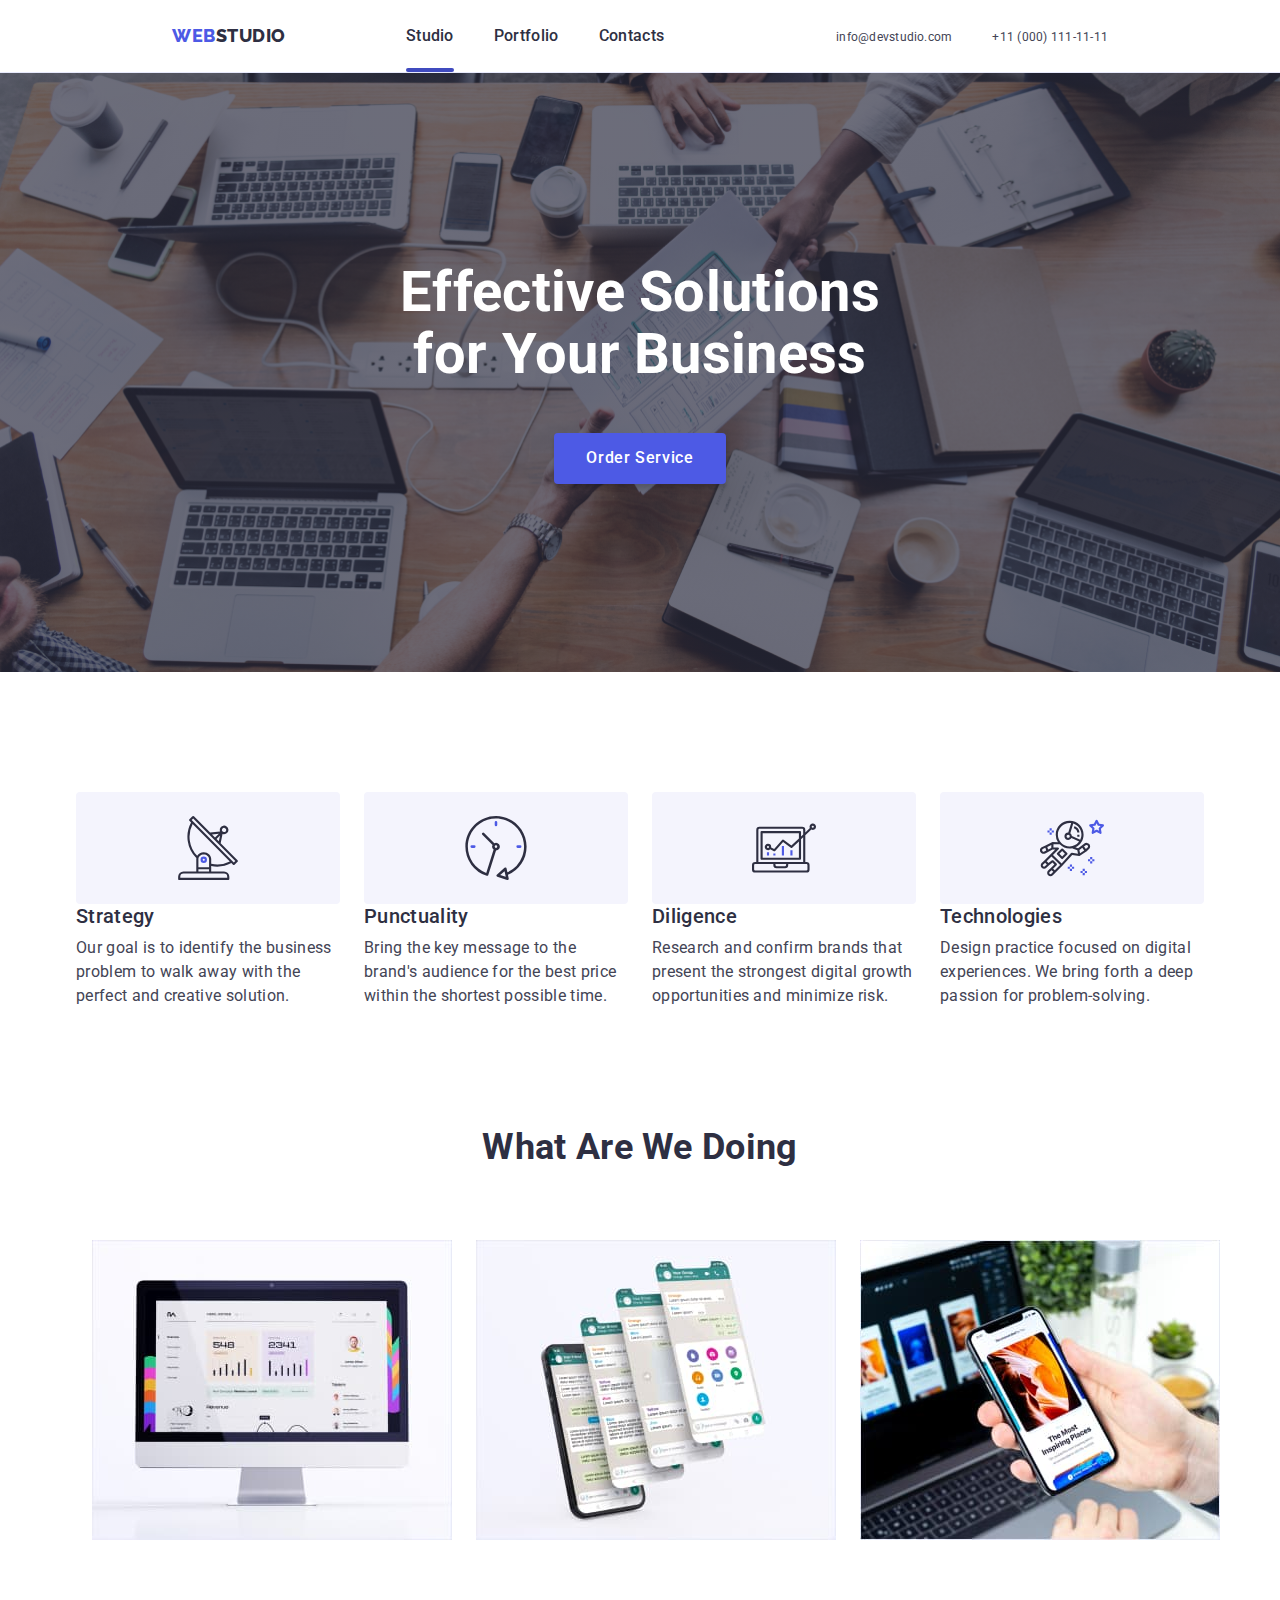
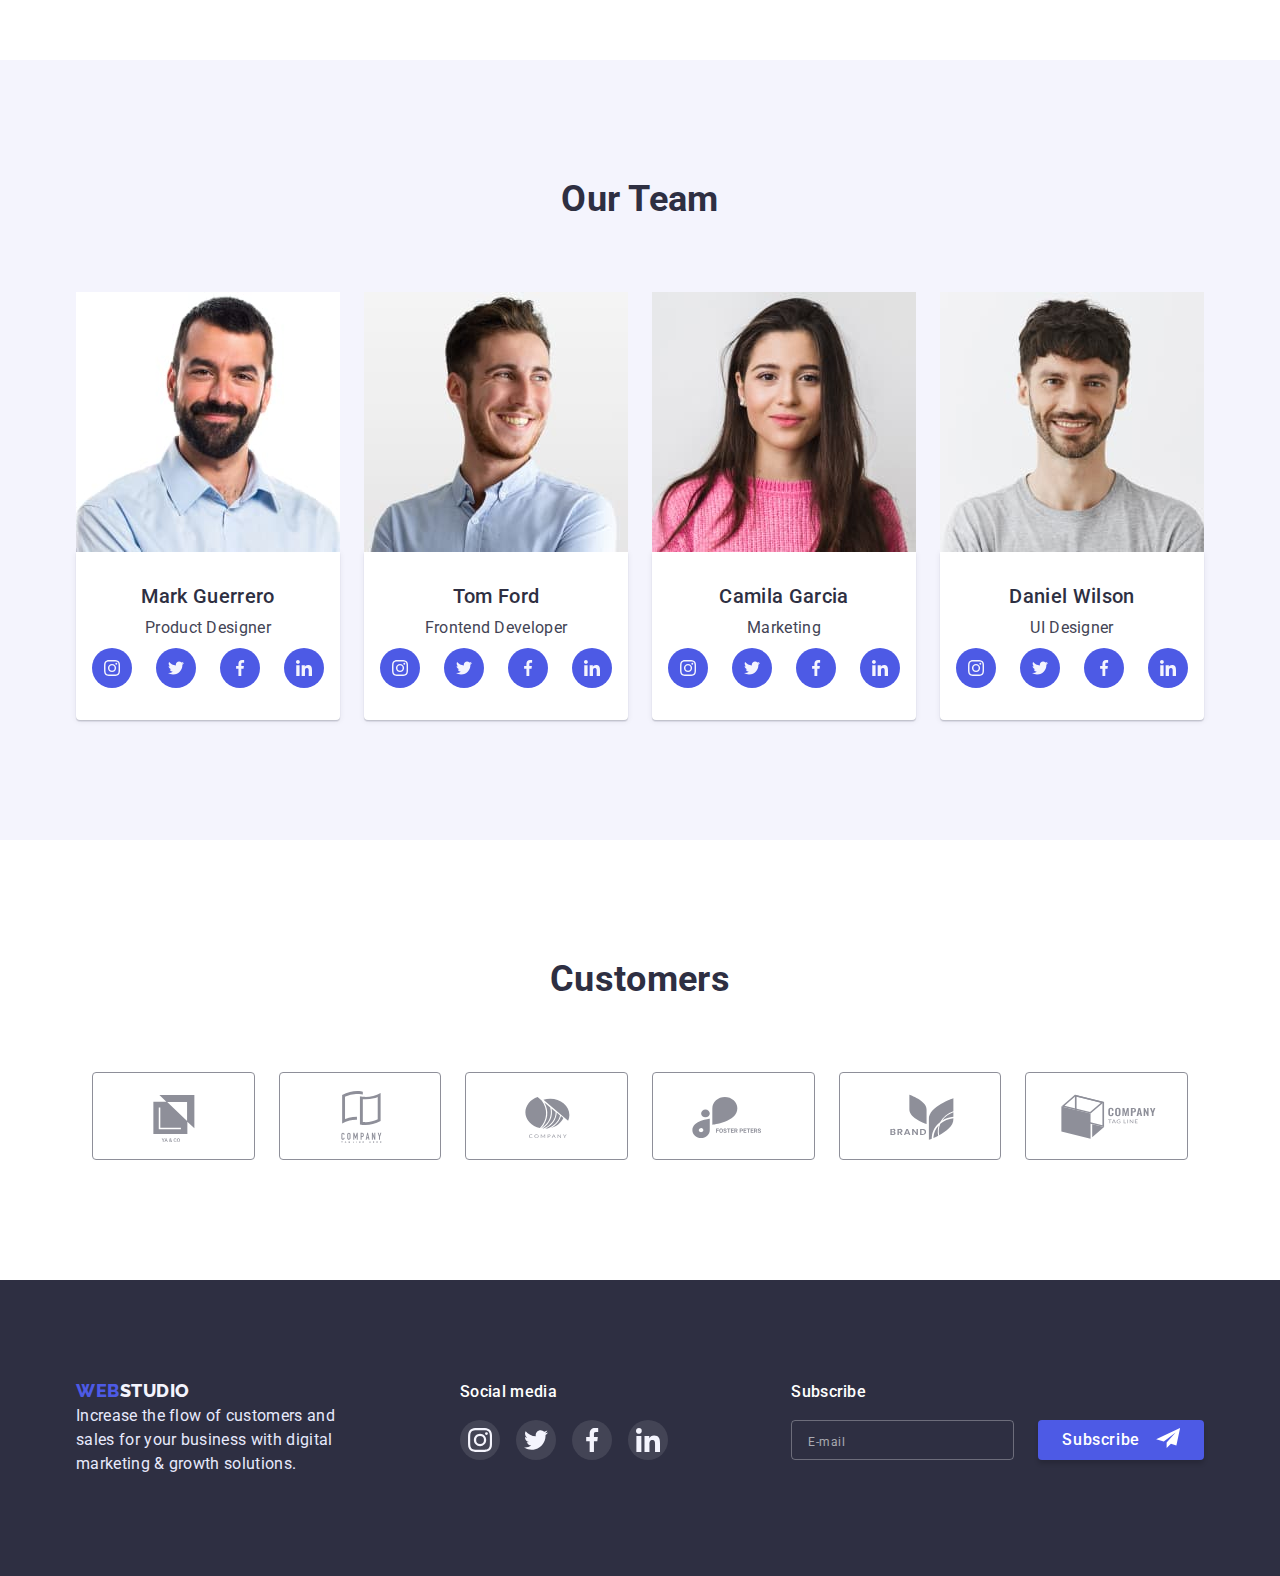
==== index.html @ 4bf3119b "update to hw07" ====
<!DOCTYPE html>
<html lang="en">
  <head>
    <meta charset="UTF-8" />
    <meta http-equiv="X-UA-Compatible" content="IE=edge" />
    <meta name="viewport" content="width=device-width, initial-scale=1.0" />
    <title>Студія</title>
    <link rel="preconnect" href="https://fonts.googleapis.com" />
    <link rel="preconnect" href="https://fonts.gstatic.com" crossorigin />
    <link
      href="https://fonts.googleapis.com/css2?family=Raleway:wght@800&family=Roboto:wght@400;500;700;900&display=swap"
      rel="stylesheet"
    />
    <link
      rel="stylesheet"
      href="https://cdn.jsdelivr.net/npm/modern-normalize@1.1.0/modern-normalize.min.css"
    />
    <link rel="stylesheet" href="./css/styles.css" />
    <link rel="stylesheet" href="./css/mobile-styles.css" />
    <link rel="stylesheet" href="./css/tablet-styles.css" />
    <link rel="stylesheet" href="./css/desktop-styles.css" />
  </head>
  <body>
    <header class="header">
      <div class="container header-container">
        <nav class="header-navigation">
          <a class="header-logo" href=""> <span>Web</span>Studio</a>
          <ul class="header-list">
            <li class="header-item">
              <a class="header-link current" href="">Studio</a>
            </li>
            <li class="header-item">
              <a class="header-link" href="./portfolio.html">Portfolio</a>
            </li>
            <li class="header-item">
              <a class="header-link" href="">Contacts</a>
            </li>
          </ul>
        </nav>
        <ul class="header-contacts-list">
          <li class="header-contacts-item">
            <a class="header-mail" href="mailto:info@devstudio.com"
              >info@devstudio.com</a
            >
          </li>
          <li class="header-contacts-item">
            <a class="header-tel" href="tel:+110001111111"
              >+11 (000) 111-11-11</a
            >
          </li>
        </ul>
        <button type="button" class="menu-open" data-menu-open>
          <svg class="menu-open-icon" width="32" height="22">
            <use href="./images/icons.svg#icon-burger"></use>
          </svg>
        </button>
      </div>
      <div class="mobile-menu" data-menu>
        <div class="container mobile-menu-container">
          <button class="mobile-menu-close-btn" data-menu-close>
            <svg class="mobile-menu-close-icon" width="8" height="8">
              <use href="./images/icons.svg#icon-close"></use>
            </svg>
          </button>
          <ul class="mobile-menu-list">
            <li class="mobile-menu-item">
              <a class="mobile-menu-link" href="">Studio</a>
            </li>
            <li class="mobile-menu-item">
              <a class="mobile-menu-link" href="./portfolio.html">Portfolio</a>
            </li>
            <li class="mobile-menu-item">
              <a class="mobile-menu-link" href="">Contacts</a>
            </li>
          </ul>
          <ul class="mobile-menu-contacts-list">
            <li class="mobile-menu-contacts-item">
              <a class="mobile-menu-tel" href="tel:+110001111111"
                >+11 (000) 111-11-11
              </a>
            </li>
            <li class="mobile-menu-contacts-item">
              <a class="mobile-menu-mail" href="mailto:info@devstudio.com"
                >info@devstudio.com
              </a>
            </li>
          </ul>
          <ul class="mobile-menu-soc-list">
            <li class="mobile-menu-soc-item">
              <a href="" class="mobile-menu-soc-link">
                <svg class="mobile-menu-soc-icon" width="24" height="24">
                  <use href="./images/icons.svg#icon-instagram"></use>
                </svg>
              </a>
            </li>
            <li class="mobile-menu-soc-item">
              <a href="" class="mobile-menu-soc-link">
                <svg class="mobile-menu-soc-icon" width="24" height="24">
                  <use href="./images/icons.svg#icon-twitter"></use>
                </svg>
              </a>
            </li>
            <li class="mobile-menu-soc-item">
              <a href="" class="mobile-menu-soc-link">
                <svg class="mobile-menu-soc-icon" width="24" height="24">
                  <use href="./images/icons.svg#icon-facebook"></use>
                </svg>
              </a>
            </li>
            <li class="mobile-menu-soc-item">
              <a href="" class="mobile-menu-soc-link">
                <svg class="mobile-menu-soc-icon" width="24" height="24">
                  <use href="./images/icons.svg#icon-linkedin"></use>
                </svg>
              </a>
            </li>
          </ul>
        </div>
      </div>
    </header>
    <main>
      <section class="banner section">
        <div class="container">
          <h1 class="banner-title">Effective Solutions for Your Business</h1>
          <button class="banner-button" type="button" data-modal-open>
            Order Service
          </button>
        </div>
      </section>
      <section class="advantages section">
        <div class="container">
          <h2 hidden>Advantages</h2>
          <ul class="advantages-list">
            <li class="advantages-item">
              <svg class="advantages-icon" width="64" height="64">
                <use href="./images/icons.svg#icon-antenna"></use>
              </svg>
              <h3 class="advantages-title">Strategy</h3>
              <p class="advantages-description">
                Our goal is to identify the business problem to walk away with
                the perfect and creative solution.
              </p>
            </li>
            <li class="advantages-item">
              <svg class="advantages-icon" width="64" height="64">
                <use href="./images/icons.svg#icon-clock"></use>
              </svg>
              <h3 class="advantages-title">Punctuality</h3>
              <p class="advantages-description">
                Bring the key message to the brand's audience for the best price
                within the shortest possible time.
              </p>
            </li>
            <li class="advantages-item">
              <svg class="advantages-icon" width="64" height="64">
                <use href="./images/icons.svg#icon-diagram"></use>
              </svg>
              <h3 class="advantages-title">Diligence</h3>
              <p class="advantages-description">
                Research and confirm brands that present the strongest digital
                growth opportunities and minimize risk.
              </p>
            </li>
            <li class="advantages-item">
              <svg class="advantages-icon" width="64" height="64">
                <use href="./images/icons.svg#icon-astronaut"></use>
              </svg>
              <h3 class="advantages-title">Technologies</h3>
              <p class="advantages-description">
                Design practice focused on digital experiences. We bring forth a
                deep passion for problem-solving.
              </p>
            </li>
          </ul>
        </div>
      </section>
      <section class="about section">
        <div class="container">
          <h2 class="about-title">What are we doing</h2>
          <ul class="about-list">
            <li class="about-item">
              <img
                class="about-image"
                srcset="./images/what_are_we_doing/computer@2x.jpg 2x"
                src="images/what_are_we_doing/computer.jpg"
                alt="computer"
                width="360"
                height="300"
              />
            </li>
            <li class="about-item">
              <img
                class="about-image"
                srcset="./images/what_are_we_doing/screen@2x.jpg 2x"
                src="images/what_are_we_doing/screen.jpg"
                alt="screens"
                width="360"
                height="300"
              />
            </li>
            <li class="about-item">
              <img
                class="about-image"
                srcset="./images/what_are_we_doing/phone@2x.jpg 2x"
                src="images/what_are_we_doing/phone.jpg"
                alt="phone in the hand"
                width="360"
                height="300"
              />
            </li>
          </ul>
        </div>
      </section>
      <section class="team section">
        <div class="container">
          <h2 class="team-title">Our Team</h2>
          <ul class="team-list">
            <li class="team-item">
              <img
                class="team-image"
                srcset="./images/our_team/mark@2x.jpg 2x"
                src="./images/our_team/mark.jpg"
                alt="a man with beard"
                width="264"
                height="260"
              />
              <div class="team-card-wrapper">
                <h3 class="team-name">Mark Guerrero</h3>
                <p class="team-function">Product Designer</p>
                <ul class="team-soc-list">
                  <li class="team-soc-item">
                    <a href="" class="team-soc-link">
                      <svg class="team-soc-icon" width="16" height="16">
                        <use href="./images/icons.svg#icon-instagram"></use>
                      </svg>
                    </a>
                  </li>
                  <li class="team-soc-item">
                    <a href="" class="team-soc-link">
                      <svg class="team-soc-icon" width="16" height="16">
                        <use href="./images/icons.svg#icon-twitter"></use>
                      </svg>
                    </a>
                  </li>
                  <li class="team-soc-item">
                    <a href="" class="team-soc-link">
                      <svg class="team-soc-icon" width="16" height="16">
                        <use href="./images/icons.svg#icon-facebook"></use>
                      </svg>
                    </a>
                  </li>
                  <li class="team-soc-item">
                    <a href="" class="team-soc-link">
                      <svg class="team-soc-icon" width="16" height="16">
                        <use href="./images/icons.svg#icon-linkedin"></use>
                      </svg>
                    </a>
                  </li>
                </ul>
              </div>
            </li>
            <li class="team-item">
              <img
                class="team-image"
                srcset="./images/our_team/tom@2x.jpg 2x"
                src="./images/our_team/tom.jpg"
                alt="smiling guy with light hair"
                width="264"
                height="260"
              />
              <div class="team-card-wrapper">
                <h3 class="team-name">Tom Ford</h3>
                <p class="team-function">Frontend Developer</p>
                <ul class="team-soc-list">
                  <li class="team-soc-item">
                    <a href="" class="team-soc-link">
                      <svg class="team-soc-icon" width="16" height="16">
                        <use href="./images/icons.svg#icon-instagram"></use>
                      </svg>
                    </a>
                  </li>
                  <li class="team-soc-item">
                    <a href="" class="team-soc-link">
                      <svg class="team-soc-icon" width="16" height="16">
                        <use href="./images/icons.svg#icon-twitter"></use>
                      </svg>
                    </a>
                  </li>
                  <li class="team-soc-item">
                    <a href="" class="team-soc-link">
                      <svg class="team-soc-icon" width="16" height="16">
                        <use href="./images/icons.svg#icon-facebook"></use>
                      </svg>
                    </a>
                  </li>
                  <li class="team-soc-item">
                    <a href="" class="team-soc-link">
                      <svg class="team-soc-icon" width="16" height="16">
                        <use href="./images/icons.svg#icon-linkedin"></use>
                      </svg>
                    </a>
                  </li>
                </ul>
              </div>
            </li>
            <li class="team-item">
              <img
                class="team-image"
                srcset="./images/our_team/camilla@2x.jpg 2x"
                src="./images/our_team/camila.jpg"
                alt="girl"
                width="264"
                height="260"
              />
              <div class="team-card-wrapper">
                <h3 class="team-name">Camila Garcia</h3>
                <p class="team-function">Marketing</p>
                <ul class="team-soc-list">
                  <li class="team-soc-item">
                    <a href="" class="team-soc-link">
                      <svg class="team-soc-icon" width="16" height="16">
                        <use href="./images/icons.svg#icon-instagram"></use>
                      </svg>
                    </a>
                  </li>
                  <li class="team-soc-item">
                    <a href="" class="team-soc-link">
                      <svg class="team-soc-icon" width="16" height="16">
                        <use href="./images/icons.svg#icon-twitter"></use>
                      </svg>
                    </a>
                  </li>
                  <li class="team-soc-item">
                    <a href="" class="team-soc-link">
                      <svg class="team-soc-icon" width="16" height="16">
                        <use href="./images/icons.svg#icon-facebook"></use>
                      </svg>
                    </a>
                  </li>
                  <li class="team-soc-item">
                    <a href="" class="team-soc-link">
                      <svg class="team-soc-icon" width="16" height="16">
                        <use href="./images/icons.svg#icon-linkedin"></use>
                      </svg>
                    </a>
                  </li>
                </ul>
              </div>
            </li>
            <li class="team-item">
              <img
                class="team-image"
                srcset="./images/our_team/daniel@2x.jpg 2x"
                src="./images/our_team/daniel.jpg"
                alt="smiling guy with dark hair"
                width="264"
                height="260"
              />
              <div class="team-card-wrapper">
                <h3 class="team-name">Daniel Wilson</h3>
                <p class="team-function">UI Designer</p>
                <ul class="team-soc-list">
                  <li class="team-soc-item">
                    <a href="" class="team-soc-link">
                      <svg class="team-soc-icon" width="16" height="16">
                        <use href="./images/icons.svg#icon-instagram"></use>
                      </svg>
                    </a>
                  </li>
                  <li class="team-soc-item">
                    <a href="" class="team-soc-link">
                      <svg class="team-soc-icon" width="16" height="16">
                        <use href="./images/icons.svg#icon-twitter"></use>
                      </svg>
                    </a>
                  </li>
                  <li class="team-soc-item">
                    <a href="" class="team-soc-link">
                      <svg class="team-soc-icon" width="16" height="16">
                        <use href="./images/icons.svg#icon-facebook"></use>
                      </svg>
                    </a>
                  </li>
                  <li class="team-soc-item">
                    <a href="" class="team-soc-link">
                      <svg class="team-soc-icon" width="16" height="16">
                        <use href="./images/icons.svg#icon-linkedin"></use>
                      </svg>
                    </a>
                  </li>
                </ul>
              </div>
            </li>
          </ul>
        </div>
      </section>
      <section class="customers section">
        <div class="container">
          <h2 class="customers-title">Customers</h2>
          <ul class="customers-list">
            <li class="customers-item">
              <a href="" class="customers-link">
                <svg class="customers-icon" width="104" height="56">
                  <use href="./images/icons.svg#icon-Logo1"></use>
                </svg>
              </a>
            </li>
            <li class="customers-item">
              <a href="" class="customers-link">
                <svg class="customers-icon" width="104" height="56">
                  <use href="./images/icons.svg#icon-Logo2"></use>
                </svg>
              </a>
            </li>
            <li class="customers-item">
              <a href="" class="customers-link">
                <svg class="customers-icon" width="104" height="56">
                  <use href="./images/icons.svg#icon-Logo3"></use>
                </svg>
              </a>
            </li>
            <li class="customers-item">
              <a href="" class="customers-link">
                <svg class="customers-icon" width="104" height="56">
                  <use href="./images/icons.svg#icon-Logo4"></use>
                </svg>
              </a>
            </li>
            <li class="customers-item">
              <a href="" class="customers-link">
                <svg class="customers-icon" width="104" height="56">
                  <use href="./images/icons.svg#icon-Logo5"></use>
                </svg>
              </a>
            </li>
            <li class="customers-item">
              <a href="" class="customers-link">
                <svg class="customers-icon" width="104" height="56">
                  <use href="./images/icons.svg#icon-Logo6"></use>
                </svg>
              </a>
            </li>
          </ul>
        </div>
      </section>
    </main>
    <footer class="footer section">
      <div class="container footer-container">
        <div class="footer-wrapper">
          <div class="footer-text-wrapper">
            <a class="footer-logo" href="./index.html">
              <span>Web</span>Studio</a
            >
            <p class="footer-text">
              Increase the flow of customers and sales for your business with
              digital marketing & growth solutions.
            </p>
          </div>
          <div class="footer-soc-wrapper">
            <p class="footer-soc-title">Social media</p>
            <ul class="footer-soc-list">
              <li class="footer-soc-item">
                <a href="" class="footer-soc-link">
                  <svg class="footer-soc-icon" width="24" height="24">
                    <use href="./images/icons.svg#icon-instagram"></use>
                  </svg>
                </a>
              </li>
              <li class="footer-soc-item">
                <a href="" class="footer-soc-link">
                  <svg class="footer-soc-icon" width="24" height="24">
                    <use href="./images/icons.svg#icon-twitter"></use>
                  </svg>
                </a>
              </li>
              <li class="footer-soc-item">
                <a href="" class="footer-soc-link">
                  <svg class="footer-soc-icon" width="24" height="24">
                    <use href="./images/icons.svg#icon-facebook"></use>
                  </svg>
                </a>
              </li>
              <li class="footer-soc-item">
                <a href="" class="footer-soc-link">
                  <svg class="footer-soc-icon" width="24" height="24">
                    <use href="./images/icons.svg#icon-linkedin"></use>
                  </svg>
                </a>
              </li>
            </ul>
          </div>
        </div>
        <div>
          <p class="footer-form-title">Subscribe</p>
          <form class="footer-form">
            <input
              type="text"
              name="user-email"
              class="footer-input"
              placeholder="E-mail"
            />
            <button type="submit" class="footer-form-button">
              <span>Subscribe</span>
              <svg class="btn-icon" width="24" height="20">
                <use href="./images/icons.svg#icon-send"></use>
              </svg>
            </button>
          </form>
        </div>
      </div>
    </footer>
    <div class="backdrop is-hidden" data-modal>
      <div class="modal-window is-hidden">
        <button type="button" class="modal-close-button" data-modal-close>
          <svg class="modal-close-icon" width="8" height="8">
            <use href="./images/icons.svg#icon-close"></use>
          </svg>
        </button>
        <p class="modal-title">Leave your contacts and we will call you back</p>
        <form class="modal-form">
          <div class="modal-field">
            <label for="user-name" class="modal-label-text">Name</label>
            <div class="input-wrap">
              <input
                type="text"
                name="user-name"
                class="modal-input"
                id="user-name"
              />
              <svg class="input-icon" width="18" height="18">
                <use href="./images/icons.svg#icon-person"></use>
              </svg>
            </div>
          </div>

          <div class="modal-field">
            <label for="user-tel" class="modal-label-text">Phone</label>
            <div class="input-wrap">
              <input
                type="text"
                name="user-tel"
                class="modal-input"
                id="user-tel"
              />
              <svg class="input-icon" width="18" height="24">
                <use href="./images/icons.svg#icon-phone"></use>
              </svg>
            </div>
          </div>

          <div class="modal-field">
            <label for="user-email" class="modal-label-text">Email</label>
            <div class="input-wrap">
              <input
                type="text"
                name="user-email"
                class="modal-input"
                id="user-email"
              />
              <svg class="input-icon" width="18" height="24">
                <use href="./images/icons.svg#icon-email"></use>
              </svg>
            </div>
          </div>

          <label for="user-comment" class="modal-label-text">Comment</label>
          <textarea
            name="user-comment"
            id="user-comment"
            class="modal-text-input"
            placeholder="Text input"
          ></textarea>
          <input
            type="checkbox"
            name="terms"
            value="true"
            class="modal-checkbox visually-hidden"
            id="terms"
          />
          <label for="terms" class="modal-label-term"
            >I accept the terms and conditions of the
            <a href="" class="terms-link">Privacy Policy</a></label
          >
          <button type="submit" class="modal-submit-button">Send</button>
        </form>
      </div>
    </div>
    <script src="./js/modal.js"></script>
    <script src="./js/mobile-menu.js"></script>
  </body>
</html>
---- css/styles.css ----
:root {
  --brand-color-blue: #4d5ae5;
  --brand-color-navy-blue: #2e2f42;
  --brand-color-grey: #434455;
  --brand-color-ocean: #404bbf;
  --brand-color-cloud: #f4f4fd;
  --brand-color-cornflower: #e7e9fc;
  --tra: 250ms cubic-bezier(0.4, 0, 0.2, 1);
}
p,
h1,
h2,
h3,
h4,
h5,
h6 {
  margin: 0;
}
ul {
  margin: 0;
  padding-left: 0;
  list-style: none;
}
a {
  text-decoration: none;
}
img {
  display: block;
}

button {
  cursor: pointer;
}

.visually-hidden {
  position: absolute;
  width: 1px;
  height: 1px;
  margin: -1px;
  border: 0;
  padding: 0;
  white-space: nowrap;
  clip-path: inset(100%);
  clip: rect(0 0 0 0);
  overflow: hidden;
}

body {
  font-family: "Roboto";
  font-weight: 600;
  font-size: 16px;
  line-height: 1.5;
  letter-spacing: 0.02em;
  color: var(--brand-color-navy-blue);
}

/* ---------------------------MAIN STYLES------------------------------- */

.section {
  padding: 96px 0;
}

.container {
  padding: 0 16px;
  margin-left: auto;
  margin-right: auto;
}
/* ---------------------------MODAL WINDOW------------------------------- */

.backdrop {
  position: relative;
  z-index: 100;
  position: fixed;
  top: 0;
  left: 0;
  width: 100%;
  height: 100%;
  background-color: rgba(46, 47, 66, 0.4);
  transition: opacity var(--tra), visibility var(--tra);
}

.backdrop.is-hidden {
  opacity: 0;
  visibility: hidden;
  pointer-events: none;
}

.modal-window {
  position: absolute;
  top: 50%;
  left: 50%;
  transform: translate(-50%, -50%);
  width: 408px;
  height: 576px;
  background-color: #fcfcfc;
  box-shadow: 0px 1px 1px rgba(0, 0, 0, 0.14), 0px 1px 3px rgba(0, 0, 0, 0.12),
    0px 2px 1px rgba(0, 0, 0, 0.2);
  border-radius: 4px;
  padding: 24px;
}
.modal-close-button {
  width: 24px;
  height: 24px;
  background-color: #e7e9fc;
  border: 1px solid rgba(0, 0, 0, 0.1);
  border-radius: 50%;
  display: flex;
  justify-content: center;
  align-items: center;
  transition: background-color var(--tra), color var(--tra);
  margin-left: auto;
  margin-bottom: 24px;
}

.modal-close-button:hover,
.modal-close-button:focus {
  background-color: var(--brand-color-ocean);
}

.modal-close-icon {
  transition: fill var(--tra);
}

.modal-close-button:hover + .modal-close-icon,
.modal-close-button:focus + .modal-close-icon {
  fill: #ffffff;
}

.modal-title {
  font-weight: 500;
  font-size: 16px;
  line-height: 1.5;
  text-align: center;
  letter-spacing: 0.02em;
  color: var(--brand-color-navy-blue);
  margin-bottom: 16px;
}

.modal-label-text {
  font-weight: 400;
  font-size: 12px;
  line-height: 1.3;
  letter-spacing: 0.04em;
  color: #8e8f99;
}

.modal-label-term {
  font-weight: 400;
  font-size: 12px;
  line-height: 1.3;
  letter-spacing: 0.04em;
  color: #8e8f99;
  display: flex;
  align-items: center;
  margin-bottom: 24px;
}

.modal-label-term::before {
  content: "";
  width: 16px;
  height: 16px;
  border: 1.25px solid #2e2f42;
  border-radius: 2px;
  display: block;
  margin-right: 7px;
  transition: background-color var(--tra), fill var(--tra);
}

.modal-input {
  width: 100%;
  height: 40px;
  background-color: transparent;
  border: 1px solid rgba(33, 33, 33, 0.2);
  outline: none;
  border-radius: 4px;
  padding-left: 38px;
  transition: border var(--tra);
}

.modal-input:focus {
  border: 1px solid var(--brand-color-blue);
}

.modal-input:focus + .input-icon {
  fill: var(--brand-color-blue);
}

.input-icon {
  position: absolute;
  left: 16px;
  top: 50%;
  transform: translateY(-50%);
  transition: fill var(--tra);
}

.modal-text-input {
  width: 100%;
  height: 120px;
  border: 1px solid rgba(33, 33, 33, 0.2);
  border-radius: 4px;
  margin-bottom: 15px;
  padding-left: 16px;
  padding-top: 8px;
  outline: none;
  resize: none;
  transition: border var(--tra);
}

.modal-text-input:focus {
  border: 1px solid var(--brand-color-blue);
}

.modal-text-input::placeholder {
  font-weight: 400;
  font-size: 12px;
  line-height: 1.3;
  letter-spacing: 0.04em;
  color: rgba(117, 117, 117, 0.5);
}

.input-wrap {
  position: relative;
}

.modal-checkbox:checked + .modal-label-term::before {
  background-color: #404bbf;
  border: none;
  background-image: url(../images/check-icon.svg);
  background-repeat: no-repeat;
  background-position: center;
}

.terms-link {
  color: var(--brand-color-blue);
  margin-left: 2px;
}

.modal-submit-button {
  width: 169px;
  height: 56px;
  padding: 16px 32px;
  font-weight: 500;
  font-size: 16px;
  line-height: 1.5;
  display: flex;
  align-items: center;
  justify-content: center;
  text-align: center;
  letter-spacing: 0.04em;
  color: #ffffff;
  background-color: var(--brand-color-blue);
  border-radius: 4px;
  border: none;
  box-shadow: 0px 4px 4px rgba(0, 0, 0, 0.15);
  transition: background-color var(--tra);
  margin: 0 auto;
}

.modal-submit-button:hover,
.modal-submit-button:focus {
  background-color: var(--brand-color-ocean);
}
/* ---------------------------MODAL WINDOW------------------------------- */

/* ------------------------------HEADER--------------------------------- */
.header {
  padding-top: 24px;
  padding-bottom: 24px;
  border-bottom: 1px solid var(--brand-color-cornflower);
  box-shadow: 0px 2px 1px rgba(46, 47, 66, 0.08),
    0px 1px 1px rgba(46, 47, 66, 0.16), 0px 1px 6px rgba(46, 47, 66, 0.08);
}

.header-container {
  display: flex;
  justify-content: space-between;
}

.header-logo {
  font-family: "Raleway";
  font-weight: 800;
  font-size: 18px;
  line-height: 1.33;
  letter-spacing: 0.03em;
  text-transform: uppercase;
  color: var(--brand-color-navy-blue);
  text-decoration: none;
}
.header-logo span {
  color: var(--brand-color-blue);
}

.menu-open {
  background-color: transparent;
  border: none;
  padding: 0;
  margin-left: auto;
}

.header-list {
  display: none;
}

.header-contacts-list {
  display: none;
}

/* ------------------------------HEADER--------------------------------- */
/* ----------------------------MOBILE MENU------------------------------ */
.mobile-menu {
  position: fixed;
  width: 100%;
  height: 100%;
  background-color: #fff;
  top: 0;
  left: 0;
  z-index: 100;
  opacity: 0;
  visibility: hidden;
  pointer-events: none;
}
.mobile-menu.is-open {
  opacity: 1;
  visibility: visible;
  pointer-events: auto;
}
.mobile-menu-container {
  position: relative;
  padding-left: 24px;
  padding-right: 24px;
  padding-top: 80px;
  padding-bottom: 40px;
}
.mobile-menu-close-btn {
  position: absolute;
  top: 24px;
  right: 16px;
  background: var(--brand-color-cornflower);
  border: 1px solid rgba(0, 0, 0, 0.1);
  width: 24px;
  height: 24px;
  border-radius: 50%;
}
.mobile-menu-list {
  margin-bottom: 150px;
}
.mobile-menu-link {
  font-weight: 700;
  font-size: 36px;
  line-height: 1.11;
  text-transform: capitalize;
  color: var(--brand-color-navy-blue);
}
.mobile-menu-link:hover,
.mobile-menu-link:active {
  color: var(--brand-color-ocean);
}
.mobile-menu-contacts-list {
  margin-bottom: 48px;
}
.mobile-menu-item:not(:last-child) {
  margin-bottom: 40px;
}

.mobile-menu-contacts-item:not(:last-child) {
  margin-bottom: 40px;
}
.mobile-menu-tel {
  font-size: 36px;
  line-height: 1.11;
  color: var(--brand-color-blue);
}
.mobile-menu-mail {
  font-weight: 500;
  font-size: 20px;
  line-height: 1.2;
  color: #434455;
}
.mobile-menu-soc-list {
  display: flex;
  gap: 56px;
}
.mobile-menu-soc-link {
  padding: 8px;
  background-color: var(--brand-color-blue);
  border-radius: 50%;
  display: flex;
  align-items: center;
  justify-content: center;
  transition: background-color var(--tra);
}
.team-soc-link:hover {
  background-color: var(--brand-color-ocean);
}
/* ----------------------------MOBILE MENU------------------------------ */

/* ------------------------------BANNER--------------------------------- */

.banner {
  background-image: linear-gradient(
      rgba(46, 47, 66, 0.7),
      rgba(46, 47, 66, 0.7)
    ),
    url(../images/banner/banner-bg-mob.jpg);
  background-repeat: no-repeat;
  background-position: center;
  background-size: cover;
  background-color: var(--brand-color-navy-blue);
  padding: 112px 56px;
  justify-content: center;
}
@media screen and (min-device-pixel-ratio: 2) and (max-width: 767px),
  screen and (min-resolution: 192dpi) and (max-width: 767px),
  screen and (min-resolution: 2dppx) and (max-width: 767px) {
  .banner {
    background-image: linear-gradient(
        rgba(46, 47, 66, 0.7),
        rgba(46, 47, 66, 0.7)
      ),
      url(../images/banner/banner-bg-tab-2x.jpg);
  }
}

.banner-title {
  font-size: 36px;
  font-weight: 700;
  line-height: 1.11;
  text-align: center;
  color: #ffffff;
  margin-bottom: 72px;
  max-width: 318px;
  margin-left: auto;
  margin-right: auto;
}

.banner-button {
  font-family: "Roboto";
  font-weight: 500;
  font-size: 16px;
  line-height: 1.18;
  letter-spacing: 0.04em;
  color: #ffffff;
  background-color: var(--brand-color-blue);
  box-shadow: 0px 4px 4px rgba(0, 0, 0, 0.15);
  border-radius: 4px;
  border: none;
  margin: 0 auto;
  display: flex;
  justify-content: center;
  align-items: center;
  padding: 16px 32px;
  transition: background-color var(--tra), box-shadow var(--tra);
}
.banner-button:hover {
  background-color: var(--brand-color-ocean);
  box-shadow: 0px 1px 6px rgba(46, 47, 66, 0.08),
    0px 1px 1px rgba(46, 47, 66, 0.16), 0px 2px 1px rgba(46, 47, 66, 0.08);
}
.banner-button:active {
  box-shadow: 0px 4px 4px rgba(0, 0, 0, 0.15);
}
/* ------------------------------BANNER--------------------------------- */

/* ----------------------------ADVANTAGES------------------------------- */

.advantages-item:not(:last-child) {
  margin-bottom: 72px;
}

.advantages-icon {
  display: none;
}

.advantages-title {
  font-size: 36px;
  font-weight: 700;
  line-height: 1.1;
  margin-bottom: 8px;
  text-align: center;
}
.advantages-description {
  color: var(--brand-color-grey);
  font-size: 16px;
  font-weight: 500;
}

/* ----------------------------ADVANTAGES------------------------------- */

/* -------------------------------ABOUT--------------------------------- */
.about {
  display: none;
}
/* -------------------------------ABOUT--------------------------------- */
/* --------------------------------TEAM--------------------------------- */

.team {
  padding-bottom: 128px;
  background-color: var(--brand-color-cloud);
}

.team > .container {
  margin-left: auto;
  margin-right: auto;
}

.team-title {
  font-size: 36px;
  font-weight: 700;
  line-height: 1.11;
  text-align: center;
  text-transform: capitalize;
  margin-bottom: 72px;
}

.team-list {
  display: flex;
  flex-wrap: wrap;
  justify-content: center;
}

.team-item:not(:last-child) {
  margin-bottom: 72px;
}

.team-card-wrapper {
  background-color: #fff;
  box-shadow: 0px 1px 6px rgba(46, 47, 66, 0.08),
    0px 1px 1px rgba(46, 47, 66, 0.16), 0px 2px 1px rgba(46, 47, 66, 0.08);
  border-radius: 0px 0px 4px 4px;
  max-width: 264px;
  padding: 32px 14px;
}

.team-name {
  font-size: 20px;
  font-weight: 500;
  line-height: 1.2;
  margin-bottom: 8px;
  text-align: center;
}
.team-function {
  font-size: 16px;
  color: var(--brand-color-grey);
  margin-bottom: 32px;
  text-align: center;
  font-weight: 400;
  margin-bottom: 8px;
}

.team-soc-list {
  list-style: none;
  display: flex;
  justify-content: center;
  gap: 24px;
}
.team-soc-item {
  width: 40px;
  height: 40px;
  padding-bottom: 32px;
}
.team-soc-link {
  padding: 12px;
  background-color: var(--brand-color-blue);
  border-radius: 50%;
  display: flex;
  align-items: center;
  justify-content: center;
  transition: background-color var(--tra);
}
.team-soc-link:hover {
  background-color: var(--brand-color-ocean);
}

/* --------------------------------TEAM--------------------------------- */
/* ------------------------------CUSTOMERS------------------------------ */

.customers-title {
  font-weight: 700;
  font-size: 36px;
  line-height: 1.11;
  text-align: center;
  color: var(--brand-color-navy-blue);
  margin-bottom: 72px;
}

.customers-list {
  display: flex;
  flex-wrap: wrap;
  column-gap: 16px;
  row-gap: 72px;
}

.customers-item {
  height: 88px;
  width: calc((100% - 30px) / 2);
}

.customers-link {
  width: 100%;
  height: 100%;
  display: flex;
  align-items: center;
  justify-content: center;
  border: 1px solid #8e8f99;
  border-radius: 4px;
  color: #8e8f99;
}

.customers-link:hover {
  border: 1px solid var(--brand-color-ocean);
  color: var(--brand-color-ocean);
}

.customers-icon {
  fill: currentColor;
}

/* ------------------------------CUSTOMERS------------------------------ */
/* --------------------------------FOOTER------------------------------- */
.footer {
  background-color: var(--brand-color-navy-blue);
}

.footer-text-wrapper {
  margin-bottom: 72px;
  margin-left: auto;
  margin-right: auto;
}

.footer-soc-wrapper {
  margin-bottom: 72px;
}

.footer-logo {
  font-family: "Raleway";
  font-weight: 800;
  font-size: 18px;
  line-height: 1.16;
  letter-spacing: 0.03em;
  text-transform: uppercase;
  color: #f4f4fd;
  text-decoration: none;
  margin-bottom: 16px;
  text-align: center;
}
.footer-logo span {
  color: var(--brand-color-blue);
}

.footer-text {
  color: var(--brand-color-cornflower);
  font-weight: 400;
  font-size: 16px;
  line-height: 1.5;
  letter-spacing: 0.02em;
}

.footer-soc-title {
  font-weight: 500;
  font-size: 16px;
  line-height: 1.5;
  color: #ffffff;
  text-align: center;
  margin-bottom: 16px;
}

.footer-soc-list {
  display: flex;
  justify-content: center;
  gap: 16px;
}

.footer-soc-item {
  width: 40px;
  height: 40px;
  justify-content: center;
  align-items: center;
}
.footer-soc-link {
  padding: 8px;
  display: flex;
  justify-content: center;
  align-items: center;
  background-color: #ffffff1a;
  border-radius: 50%;
  transition: background-color var(--tra);
}

.footer-soc-link:hover {
  background-color: #31d0aa;
}

.footer-form-title {
  font-weight: 500;
  font-size: 16px;
  line-height: 1.5;
  letter-spacing: 0.02em;
  color: #ffffff;
  text-align: center;
  margin-bottom: 16px;
}

.footer-input {
  background-color: transparent;
  border: 1px solid rgba(255, 255, 255, 0.3);
  border-radius: 4px;
  height: 40px;
  width: 100%;
  padding-left: 16px;
  margin-bottom: 16px;
}

.footer-input:focus {
  border: 1px solid var(--brand-color-blue);
}

.footer-input::placeholder {
  font-weight: 400;
  font-size: 12px;
  line-height: 2;
  letter-spacing: 0.04em;
  color: rgba(255, 255, 255, 0.6);
}

.footer-form-button {
  display: flex;
  padding: 8px 24px;
  background: var(--brand-color-blue);
  border-radius: 4px;
  font-weight: 500;
  font-size: 16px;
  line-height: 1.5;
  letter-spacing: 0.04em;
  color: #ffffff;
  border: none;
  box-shadow: 0px 4px 4px rgba(0, 0, 0, 0.15);
  transition: background-color var(--tra);
  margin-left: auto;
  margin-right: auto;
}

.footer-form-button:hover,
.footer-form-button:focus {
  background-color: var(--brand-color-ocean);
}
.footer-form-button > span {
  margin-right: 16px;
}
/* --------------------------------FOOTER------------------------------- */
/* -------------------------------PORTFOLIO----------------------------- */
.portfolio {
  padding-top: 48px;
  padding-bottom: 48px;
}
.buttons-list {
  display: flex;
  flex-wrap: wrap;
  column-gap: 24px;
  row-gap: 16px;
  margin-bottom: 48px;
}
.buttons-btn {
  background: var(--brand-color-cornflower);
  color: var(--brand-color-blue);
  font-weight: 500;
  font-size: 16px;
  line-height: 1.5;
  letter-spacing: 0.04em;
  border: 1px solid #e7e9fc;
  border-radius: 4px;
  padding: 8px 16px;
}
.buttons-btn:hover,
.buttons-btn:active {
  box-shadow: 0px 3px 1px rgba(0, 0, 0, 0.1), 0px 2px 1px rgba(0, 0, 0, 0.08),
    0px 2px 2px rgba(0, 0, 0, 0.12);
  color: #ffffff;
  background-color: var(--brand-color-ocean);
  border: 1px solid var(--brand-color-ocean);
}
.portfolio-list {
  display: flex;
  flex-wrap: wrap;
  row-gap: 48px;
}
.portfolio-item {
  box-shadow: 0px 1px 6px rgba(46, 47, 66, 0.08);
  transition: box-shadow var(--tra);
}

.portfolio-item:hover {
  box-shadow: 0px 1px 6px rgba(46, 47, 66, 0.08),
    0px 1px 1px rgba(46, 47, 66, 0.16), 0px 2px 1px rgba(46, 47, 66, 0.08);
}

.portfolio-link-wrapper {
  position: relative;
}

.portfolio-link-wrapper:hover .overlay,
.portfolio-link-wrapper:focus .overlay {
  transform: translate(0, 0);
}

.portfolio-title {
  font-size: 20px;
  color: var(--brand-color-navy-blue);
  font-weight: 500;
  line-height: 1.2;
  margin-bottom: 8px;
}
.portfolio-category {
  color: var(--brand-color-grey);
  font-weight: 400;
  font-size: 16px;
}
.portfolio-card-wrap {
  padding: 32px 54px 32px 16px;
  border-bottom: 1px solid #e7e9fc;
  border-left: 1px solid #e7e9fc;
  border-right: 1px solid #e7e9fc;
}

.portfolio-img-wrapper {
  position: relative;
  overflow: hidden;
}

.overlay {
  padding-top: 40px;
  padding-right: 32px;
  padding-left: 32px;
  font-weight: 400;
  font-size: 16px;
  line-height: 1.5;
  letter-spacing: 0.02em;
  color: #f4f4fd;
  background-color: #4d5ae5;
  position: absolute;
  left: 0;
  top: 0;
  width: 100%;
  height: 100%;
  overflow: auto;
  transform: translate(0, 100%);
  transition: transform var(--tra);
}
/* -------------------------------PORTFOLIO----------------------------- */

/* ---------------------------MAIN STYLES------------------------------- */
---- css/mobile-styles.css ----
/* --------------------------MOBILE STYLES------------------------------ */

@media screen and (min-width: 480px) {
  .container {
    max-width: 480px;
  }
}

/* --------------------------MOBILE STYLES------------------------------ */
---- css/tablet-styles.css ----
/* --------------------------TABLET STYLES------------------------------ */
@media screen and (min-width: 768px) {
  .container {
    max-width: 768px;
  }

  /* -----------------------------HEADER---------------------------------- */

  .menu-open {
    display: none;
  }

  .header {
    padding-bottom: 0;
  }

  .header-navigation {
    display: flex;
  }

  .header-logo {
    margin-right: 120px;
  }

  .header-list {
    display: flex;
    gap: 40px;
  }

  .header-link {
    font-weight: 500;
    font-size: 16px;
    letter-spacing: 0.02em;
    color: var(--brand-color-navy-blue);
    transition: color var(--tra);
    position: relative;
  }

  .header-link.current::after {
    content: "";
    position: absolute;
    width: 100%;
    height: 4px;
    background-color: var(--brand-color-ocean);
    border-radius: 2px;
    left: 0;
    bottom: -27px;
  }

  .header-link:hover {
    color: var(--brand-color-blue);
  }

  .header-link:active {
    color: var(--brand-color-blue);
  }

  .header-contacts-list {
    display: block;
  }

  .header-contacts-list a {
    font-weight: 400;
    font-size: 12px;
    line-height: 1.33;
    letter-spacing: 0.02em;
    color: var(--brand-color-grey);
    text-decoration: none;
  }

  /* -----------------------------HEADER---------------------------------- */
  /* -----------------------------BANNER---------------------------------- */
  .banner {
    background-image: linear-gradient(
        rgba(46, 47, 66, 0.7),
        rgba(46, 47, 66, 0.7)
      ),
      url(../images/banner/banner-bg-tab.jpg);
    background-repeat: no-repeat;
    background-position: center;
    background-size: cover;
  }
  .banner-title {
    font-size: 56px;
    max-width: 494px;
    margin-bottom: 40px;
  }

  /* -----------------------------BANNER---------------------------------- */
  /* ---------------------------ADVANTAGES-------------------------------- */
  .advantages-list {
    display: flex;
    flex-wrap: wrap;
    column-gap: 24px;
  }
  .advantages-item {
    width: calc((100% - 24px) / 2);
  }

  .advantages-item:nth-last-child(-n + 2) {
    margin-bottom: 0;
  }

  .advantages-title {
    text-align: left;
  }
  /* ---------------------------ADVANTAGES-------------------------------- */
  /* ------------------------------TEAM----------------------------------- */

  .team {
    padding-bottom: 104px;
  }
  .team-list {
    display: flex;
    flex-wrap: wrap;
    column-gap: 24px;
  }

  .team-item:nth-last-child(-n + 2) {
    margin-bottom: 0;
  }
  /* ------------------------------TEAM----------------------------------- */
  /* ----------------------------CUSTOMERS-------------------------------- */
  .customers-list {
    column-gap: 24px;
    justify-content: center;
  }
  .customers-item {
    width: calc((100% - 48px) / 3);
    max-width: 168px;
  }
  /* ----------------------------CUSTOMERS-------------------------------- */
  /* -----------------------------FOOTER---------------------------------- */

  .footer-container {
    padding-left: 108px;
    padding-right: 164px;
  }

  .footer-wrapper {
    display: flex;
  }

  .footer-text-wrapper {
    margin-right: 24px;
  }

  .footer-soc-title {
    text-align: left;
  }

  .footer-form {
    display: flex;
  }

  .footer-form-title {
    text-align: left;
  }

  .footer-input {
    max-width: 264px;
    margin-bottom: 0;
  }

  .footer-form-button {
    margin-left: 24px;
  }

  .buttons-list {
    justify-content: center;
  }

  .portfolio-list {
    column-gap: 24px;
  }

  .portfolio-item {
    width: calc((100% - 24px) / 2);
  }

  /* -----------------------------FOOTER---------------------------------- */
}
@media screen and (min-device-pixel-ratio: 2) and (min-width: 768px),
  screen and (min-resolution: 192dpi) and (min-width: 768px),
  screen and (min-resolution: 2dppx) and (min-width: 768px) {
  .banner {
    background-image: linear-gradient(
        rgba(46, 47, 66, 0.7),
        rgba(46, 47, 66, 0.7)
      ),
      url(../images/banner/banner-bg-tab-2x.jpg);
  }
}
/* --------------------------TABLET STYLES------------------------------ */
---- css/desktop-styles.css ----
/* ---------------------------DESKTOP STYLES------------------------------ */
@media screen and (min-width: 1200px) {
  .section {
    padding: 120px 0;
  }
  .container {
    max-width: 1128px;
  }
  /* -----------------------------HEADER---------------------------------- */

  .header {
    padding-bottom: 24px;
    padding-left: 156px;
    padding-right: 156px;
  }
  .header-contacts-list {
    display: flex;
    gap: 40px;
  }
  /* -----------------------------HEADER---------------------------------- */
  /* -----------------------------BANNER---------------------------------- */
  .banner.section {
    padding-top: 188px;
    padding-bottom: 188px;
  }
  .banner {
    background-image: linear-gradient(
        rgba(46, 47, 66, 0.7),
        rgba(46, 47, 66, 0.7)
      ),
      url(../images/banner/banner-bg-desk.jpg);
    background-repeat: no-repeat;
    background-position: center;
    background-size: cover;
  }
  .banner-title {
    margin-bottom: 48px;
  }
  /* -----------------------------BANNER---------------------------------- */
  /* ---------------------------ADVANTAGES-------------------------------- */
  .advantages.section {
    padding-right: 156px;
    padding-left: 156px;
  }
  .advantages-list {
    flex-wrap: nowrap;
    gap: 24px;
    justify-content: center;
  }
  .advantages-item {
    max-width: 264px;
    margin-bottom: 0;
  }
  .advantages-item:nth-last-child(-n + 4) {
    margin-bottom: 0;
  }
  .advantages-icon {
    display: block;
    box-sizing: content-box;
    background-color: #f4f4fd;
    border-radius: 4px;
    padding: 24px 100px;
  }
  .advantages-title {
    font-weight: 500;
    font-size: 20px;
    line-height: 1.2;
  }
  .advantages-description {
    font-weight: 400;
    font-size: 16px;
    line-height: 1.5;
    color: var(--brand-color-grey);
  }
  /* ---------------------------ADVANTAGES-------------------------------- */
  /* -------------------------------ABOUT--------------------------------- */
  .about {
    display: block;
    padding-top: 0;
  }
  .about-title {
    font-weight: 700;
    font-size: 36px;
    line-height: 1.11;
    text-align: center;
    text-transform: capitalize;
    color: var(--brand-color-navy-blue);
    margin-bottom: 72px;
  }
  .about-list {
    display: flex;
    gap: 24px;
  }
  /* -------------------------------ABOUT--------------------------------- */
  /* ------------------------------TEAM----------------------------------- */
  .team-list {
    flex-wrap: nowrap;
  }
  .team-item:nth-last-child(-n + 4) {
    margin-bottom: 0;
  }
  /* ------------------------------TEAM----------------------------------- */
  /* ----------------------------CUSTOMERS-------------------------------- */
  .customers-list {
    flex-wrap: nowrap;
  }
  /* ----------------------------CUSTOMERS-------------------------------- */
  /* -----------------------------FOOTER---------------------------------- */
  .footer.section {
    padding-top: 100px;
    padding-bottom: 100px;
  }
  .footer-container {
    display: flex;
    justify-content: space-between;
    padding-left: 0;
    padding-right: 0;
  }
  .footer-text-wrapper {
    margin-right: 120px;
    margin-bottom: 0;
  }
  .footer-soc-wrapper {
    margin-bottom: 0;
  }
  .footer-text {
    max-width: 264px;
  }
  /* -----------------------------FOOTER---------------------------------- */
  .portfolio-item {
    width: calc((100% - 48px) / 3);
  }
}
@media screen and (min-device-pixel-ratio: 2) and (min-width: 1200px),
  screen and (min-resolution: 192dpi) and (min-width: 1200px),
  screen and (min-resolution: 2dppx) and (min-width: 1200px) {
  .banner {
    background-image: linear-gradient(
        rgba(46, 47, 66, 0.7),
        rgba(46, 47, 66, 0.7)
      ),
      url(../images/banner/banner-bg-desk-2x.jpg);
  }
}
/* ---------------------------DESKTOP STYLES------------------------------ */
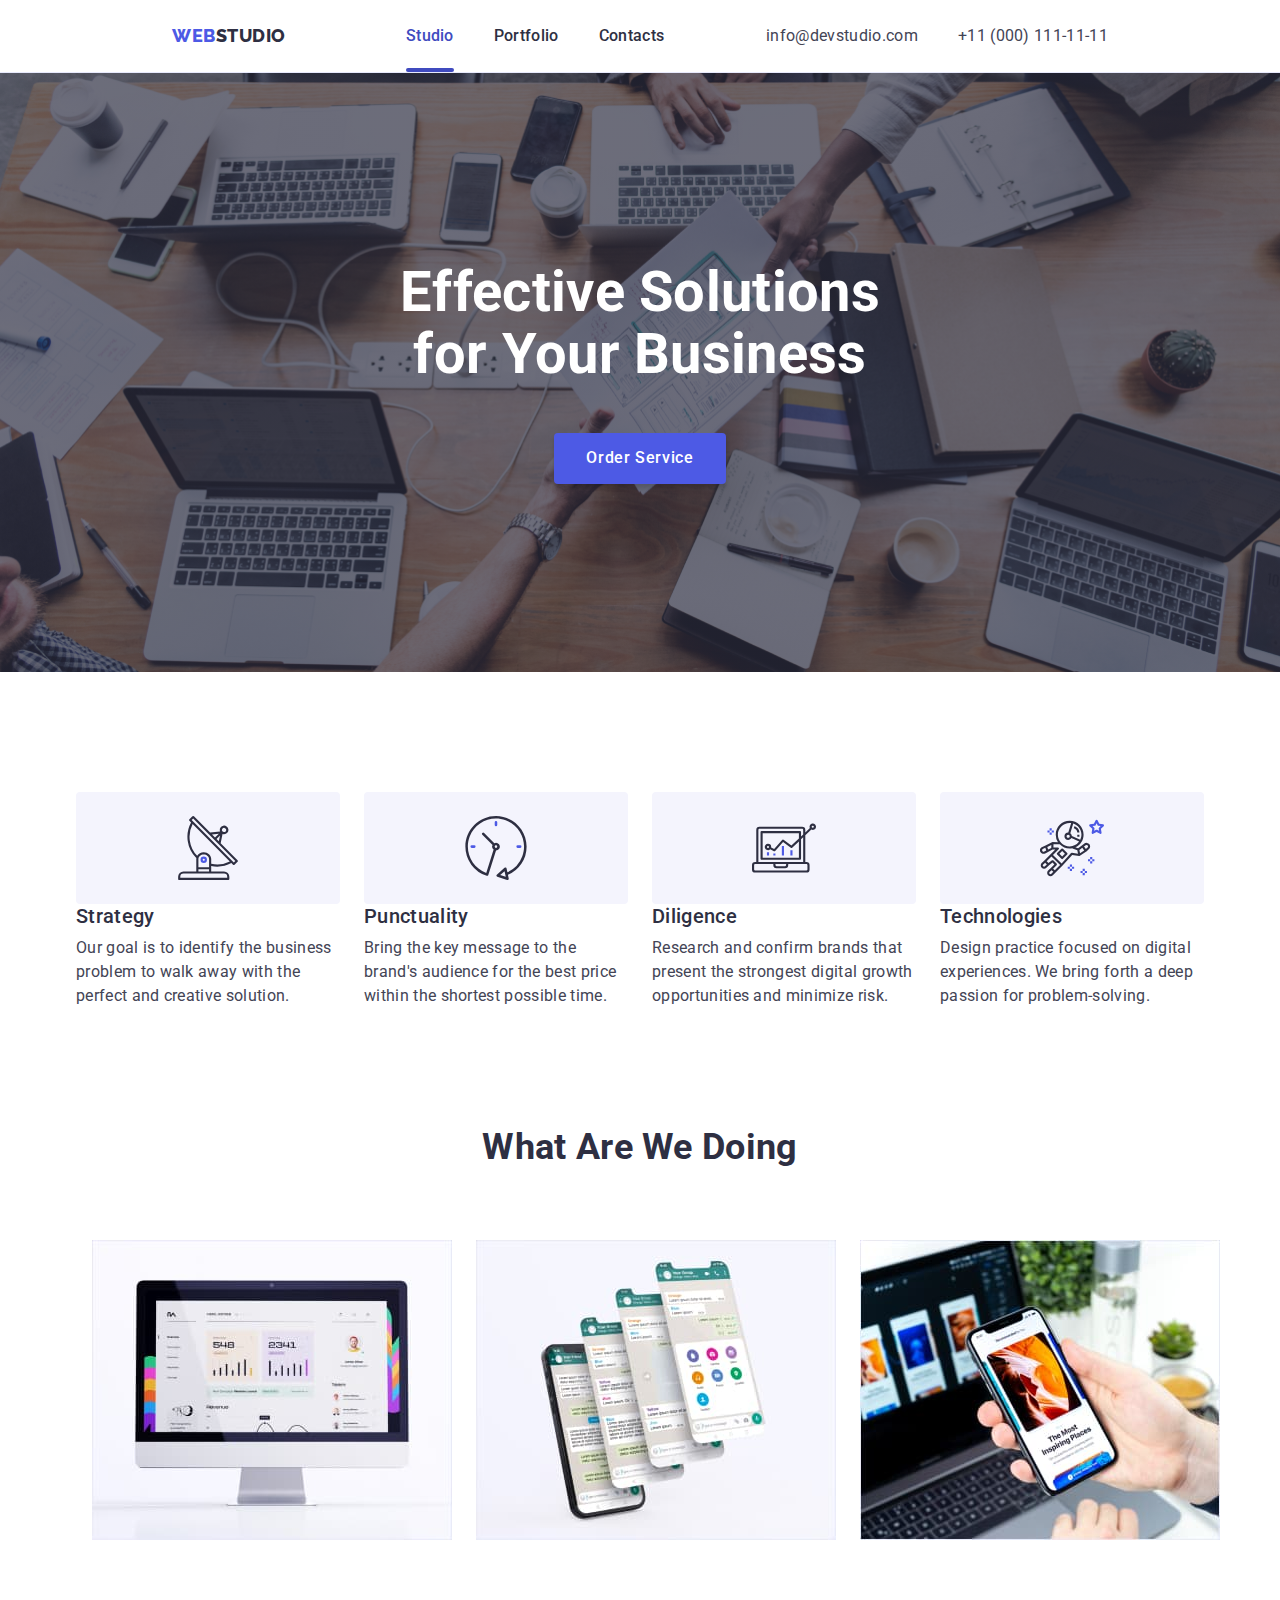
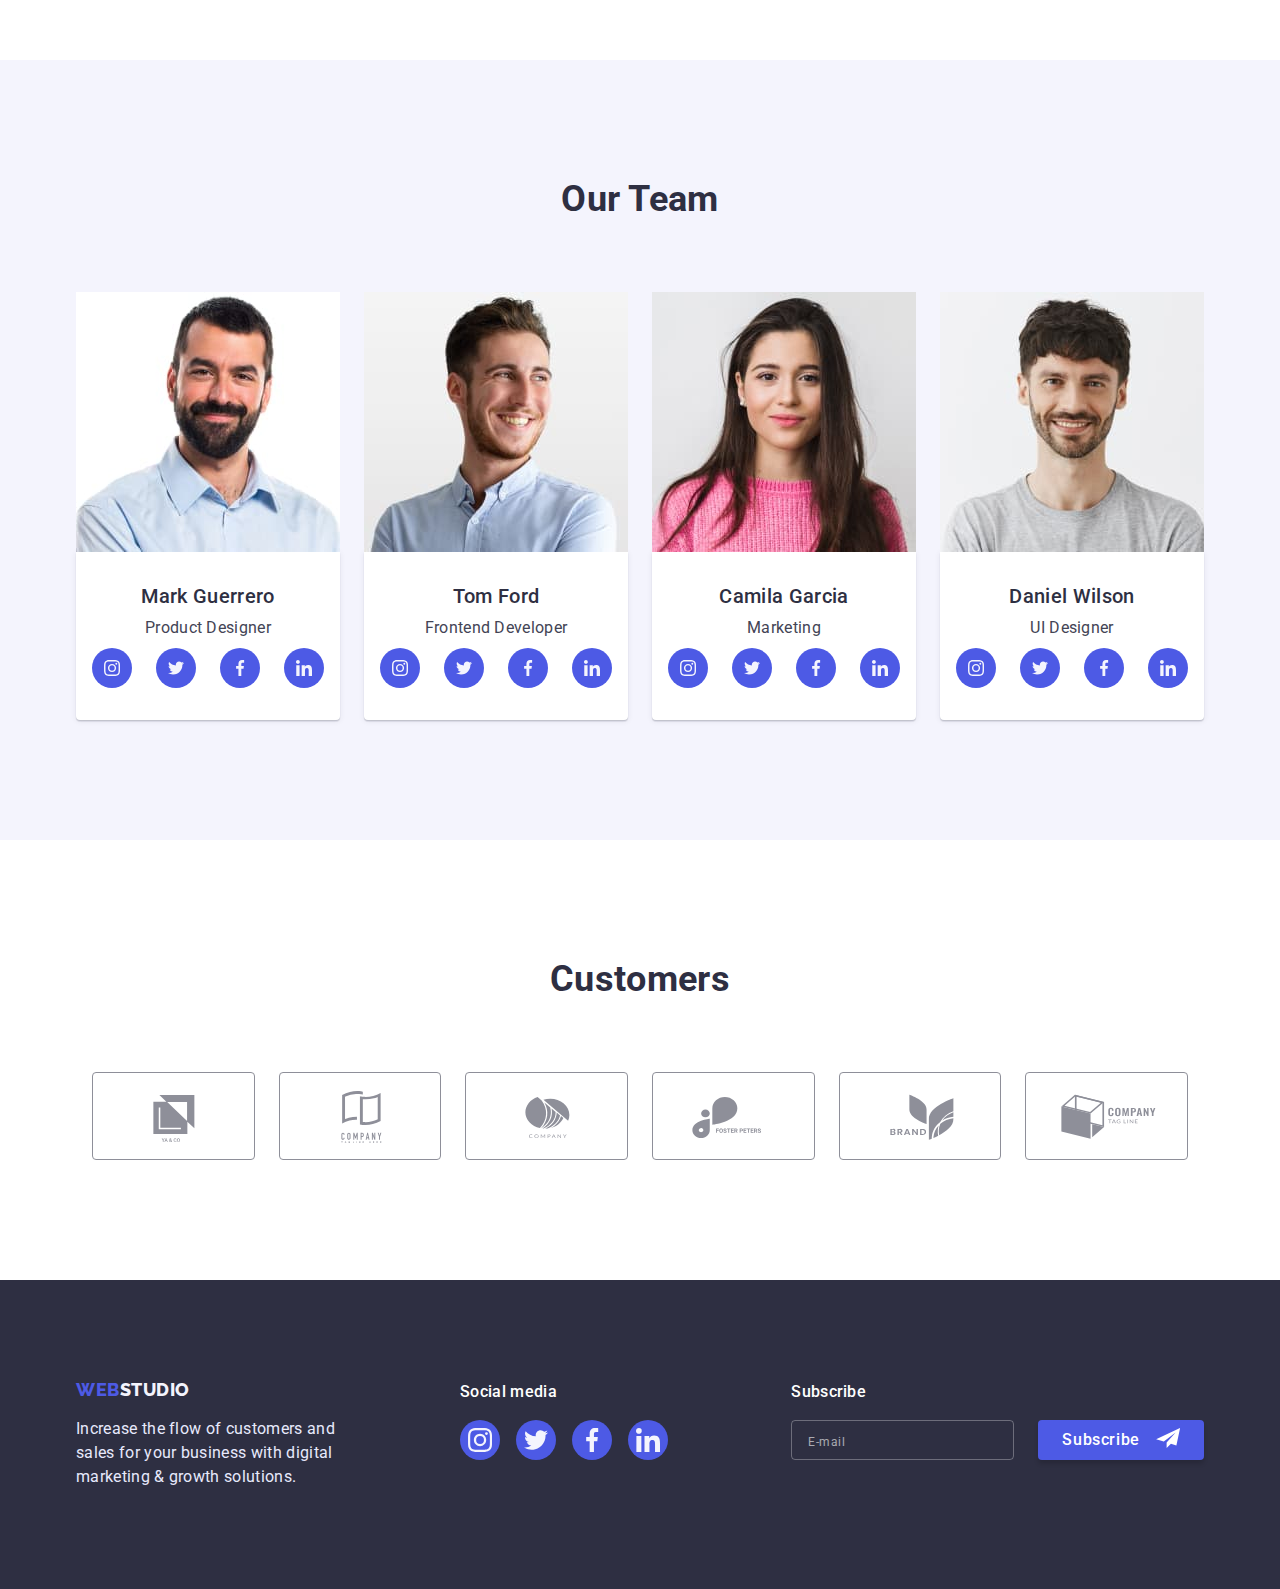
==== commit a88447d2: "update to hw7" ====
--- a/index.html
+++ b/index.html
@@ -64,7 +64,7 @@
           </button>
           <ul class="mobile-menu-list">
             <li class="mobile-menu-item">
-              <a class="mobile-menu-link" href="">Studio</a>
+              <a class="mobile-menu-link current" href="">Studio</a>
             </li>
             <li class="mobile-menu-item">
               <a class="mobile-menu-link" href="./portfolio.html">Portfolio</a>
--- a/css/styles.css
+++ b/css/styles.css
@@ -61,7 +61,8 @@
 }
 
 .container {
-  padding: 0 16px;
+  padding-left: 16px;
+  padding-right: 16px;
   margin-left: auto;
   margin-right: auto;
 }
@@ -90,15 +91,21 @@
   top: 50%;
   left: 50%;
   transform: translate(-50%, -50%);
-  width: 408px;
-  height: 576px;
+  width: 392px;
+  /* height: 586px; */
   background-color: #fcfcfc;
   box-shadow: 0px 1px 1px rgba(0, 0, 0, 0.14), 0px 1px 3px rgba(0, 0, 0, 0.12),
     0px 2px 1px rgba(0, 0, 0, 0.2);
   border-radius: 4px;
-  padding: 24px;
+  padding-top: 72px;
+  padding-left: 16px;
+  padding-right: 16px;
+  padding-bottom: 24px;
 }
 .modal-close-button {
+  position: absolute;
+  top: 24px;
+  right: 24px;
   width: 24px;
   height: 24px;
   background-color: #e7e9fc;
@@ -108,8 +115,6 @@
   justify-content: center;
   align-items: center;
   transition: background-color var(--tra), color var(--tra);
-  margin-left: auto;
-  margin-bottom: 24px;
 }
 
 .modal-close-button:hover,
@@ -134,6 +139,9 @@
   letter-spacing: 0.02em;
   color: var(--brand-color-navy-blue);
   margin-bottom: 16px;
+}
+.modal-field {
+  margin-bottom: 8px;
 }
 
 .modal-label-text {
@@ -198,7 +206,7 @@
   height: 120px;
   border: 1px solid rgba(33, 33, 33, 0.2);
   border-radius: 4px;
-  margin-bottom: 15px;
+  margin-bottom: 18px;
   padding-left: 16px;
   padding-top: 8px;
   outline: none;
@@ -326,10 +334,14 @@
 }
 .mobile-menu-container {
   position: relative;
+  height: 100%;
   padding-left: 24px;
   padding-right: 24px;
   padding-top: 80px;
   padding-bottom: 40px;
+  display: flex;
+  flex-direction: column;
+  justify-content: space-between;
 }
 .mobile-menu-close-btn {
   position: absolute;
@@ -340,9 +352,12 @@
   width: 24px;
   height: 24px;
   border-radius: 50%;
+  display: flex;
+  justify-content: center;
+  align-items: center;
 }
 .mobile-menu-list {
-  margin-bottom: 150px;
+  margin-bottom: 48px;
 }
 .mobile-menu-link {
   font-weight: 700;
@@ -355,8 +370,12 @@
 .mobile-menu-link:active {
   color: var(--brand-color-ocean);
 }
+.mobile-menu-link.current {
+  color: var(--brand-color-ocean);
+}
 .mobile-menu-contacts-list {
   margin-bottom: 48px;
+  margin-top: auto;
 }
 .mobile-menu-item:not(:last-child) {
   margin-bottom: 40px;
@@ -406,7 +425,8 @@
   background-position: center;
   background-size: cover;
   background-color: var(--brand-color-navy-blue);
-  padding: 112px 56px;
+  padding-top: 112px;
+  padding-bottom: 112px;
   justify-content: center;
 }
 @media screen and (min-device-pixel-ratio: 2) and (max-width: 767px),
@@ -445,9 +465,7 @@
   border-radius: 4px;
   border: none;
   margin: 0 auto;
-  display: flex;
-  justify-content: center;
-  align-items: center;
+  display: block;
   padding: 16px 32px;
   transition: background-color var(--tra), box-shadow var(--tra);
 }
@@ -556,10 +574,10 @@
 .team-soc-item {
   width: 40px;
   height: 40px;
-  padding-bottom: 32px;
 }
 .team-soc-link {
-  padding: 12px;
+  width: 100%;
+  height: 100%;
   background-color: var(--brand-color-blue);
   border-radius: 50%;
   display: flex;
@@ -592,7 +610,7 @@
 
 .customers-item {
   height: 88px;
-  width: calc((100% - 30px) / 2);
+  width: calc((100% - 16px) / 2);
 }
 
 .customers-link {
@@ -641,6 +659,7 @@
   color: #f4f4fd;
   text-decoration: none;
   margin-bottom: 16px;
+  display: block;
   text-align: center;
 }
 .footer-logo span {
@@ -653,6 +672,9 @@
   font-size: 16px;
   line-height: 1.5;
   letter-spacing: 0.02em;
+  max-width: 268px;
+  margin-left: auto;
+  margin-right: auto;
 }
 
 .footer-soc-title {
@@ -681,12 +703,13 @@
   display: flex;
   justify-content: center;
   align-items: center;
-  background-color: #ffffff1a;
+  background-color: var(--brand-color-blue);
   border-radius: 50%;
   transition: background-color var(--tra);
 }
 
-.footer-soc-link:hover {
+.footer-soc-link:hover,
+.footer-soc-link:active {
   background-color: #31d0aa;
 }
 
@@ -702,6 +725,7 @@
 
 .footer-input {
   background-color: transparent;
+  color: #fff;
   border: 1px solid rgba(255, 255, 255, 0.3);
   border-radius: 4px;
   height: 40px;
--- a/css/mobile-styles.css
+++ b/css/mobile-styles.css
@@ -1,8 +1,8 @@
 /* --------------------------MOBILE STYLES------------------------------ */
 
-@media screen and (min-width: 480px) {
+@media screen and (min-width: 428px) {
   .container {
-    max-width: 480px;
+    max-width: 428px;
   }
 }
 
--- a/css/tablet-styles.css
+++ b/css/tablet-styles.css
@@ -34,6 +34,9 @@
     color: var(--brand-color-navy-blue);
     transition: color var(--tra);
     position: relative;
+  }
+  .header-link.current {
+    color: var(--brand-color-ocean);
   }
 
   .header-link.current::after {
@@ -140,6 +143,9 @@
   .footer-wrapper {
     display: flex;
   }
+  .footer-logo {
+    text-align: left;
+  }
 
   .footer-text-wrapper {
     margin-right: 24px;
@@ -165,9 +171,15 @@
   .footer-form-button {
     margin-left: 24px;
   }
+  /* -----------------------------FOOTER---------------------------------- */
+  /* -------------------------------PORTFOLIO----------------------------- */
 
   .buttons-list {
     justify-content: center;
+    margin-bottom: 64px;
+  }
+  .buttons-btn {
+    padding: 12px 24px;
   }
 
   .portfolio-list {
@@ -177,8 +189,7 @@
   .portfolio-item {
     width: calc((100% - 24px) / 2);
   }
-
-  /* -----------------------------FOOTER---------------------------------- */
+  /* -------------------------------PORTFOLIO----------------------------- */
 }
 @media screen and (min-device-pixel-ratio: 2) and (min-width: 768px),
   screen and (min-resolution: 192dpi) and (min-width: 768px),
--- a/css/desktop-styles.css
+++ b/css/desktop-styles.css
@@ -16,6 +16,9 @@
   .header-contacts-list {
     display: flex;
     gap: 40px;
+  }
+  .header-contacts-list a {
+    font-size: 16px;
   }
   /* -----------------------------HEADER---------------------------------- */
   /* -----------------------------BANNER---------------------------------- */
@@ -38,10 +41,10 @@
   }
   /* -----------------------------BANNER---------------------------------- */
   /* ---------------------------ADVANTAGES-------------------------------- */
-  .advantages.section {
+  /* .advantages.section {
     padding-right: 156px;
     padding-left: 156px;
-  }
+  } */
   .advantages-list {
     flex-wrap: nowrap;
     gap: 24px;
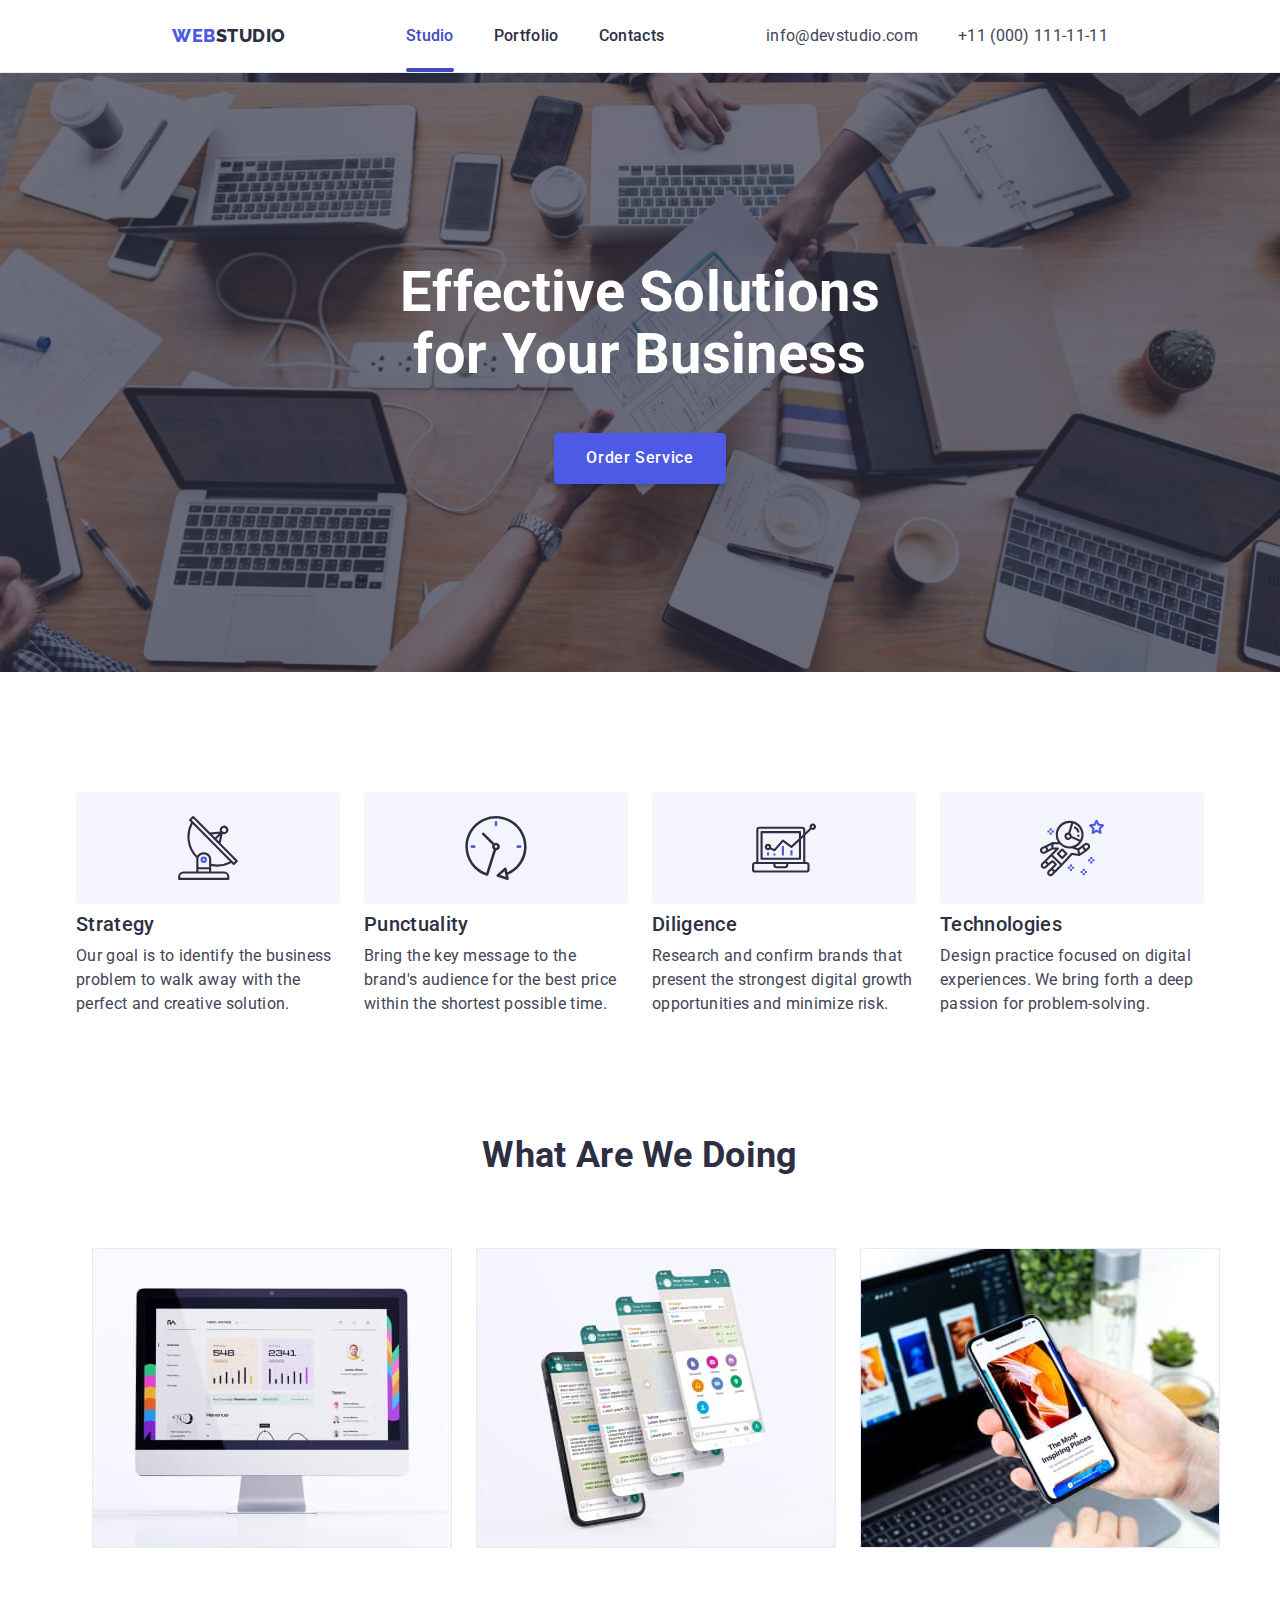
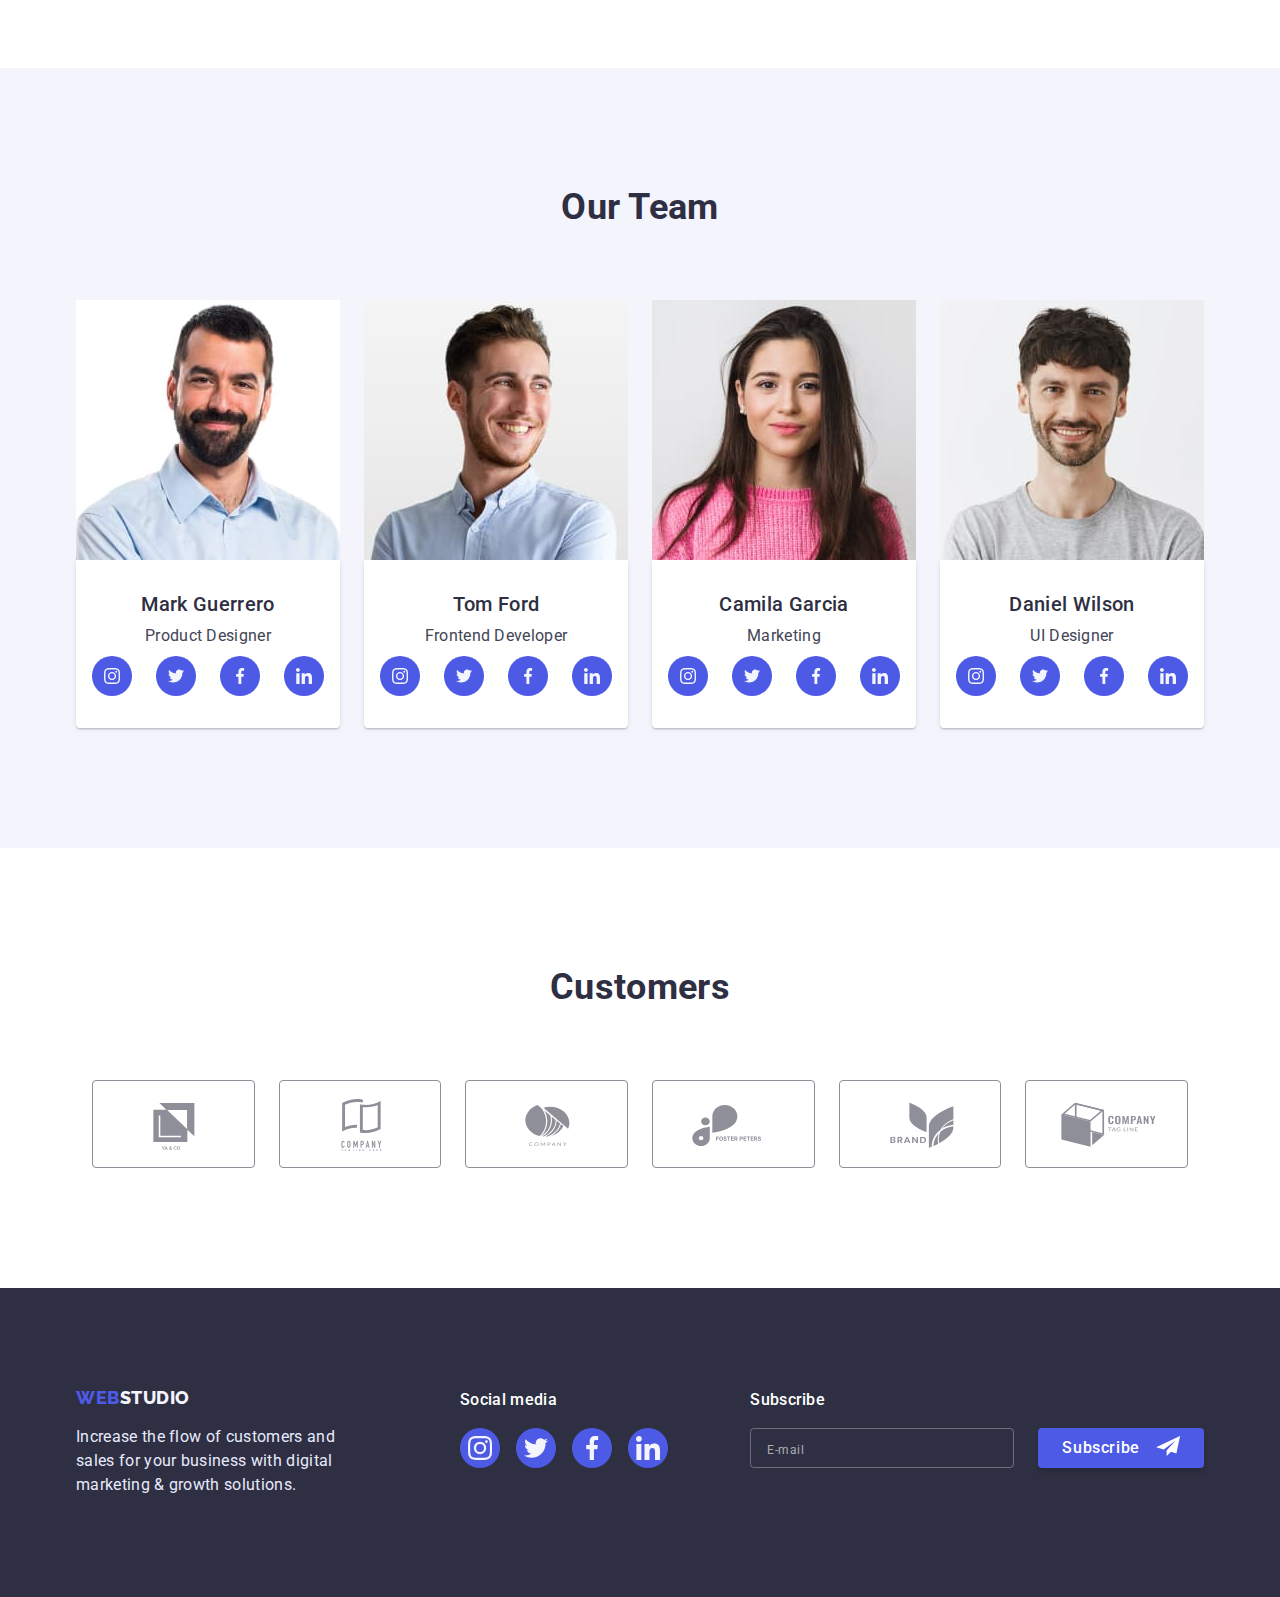
==== commit 30e2611e: "update to hw7" ====
--- a/index.html
+++ b/index.html
@@ -132,9 +132,11 @@
           <h2 hidden>Advantages</h2>
           <ul class="advantages-list">
             <li class="advantages-item">
-              <svg class="advantages-icon" width="64" height="64">
-                <use href="./images/icons.svg#icon-antenna"></use>
-              </svg>
+              <div class="advantages-icon-wrapper">
+                <svg class="advantages-icon" width="64" height="64">
+                  <use href="./images/icons.svg#icon-antenna"></use>
+                </svg>
+              </div>
               <h3 class="advantages-title">Strategy</h3>
               <p class="advantages-description">
                 Our goal is to identify the business problem to walk away with
@@ -142,9 +144,11 @@
               </p>
             </li>
             <li class="advantages-item">
-              <svg class="advantages-icon" width="64" height="64">
-                <use href="./images/icons.svg#icon-clock"></use>
-              </svg>
+              <div class="advantages-icon-wrapper">
+                <svg class="advantages-icon" width="64" height="64">
+                  <use href="./images/icons.svg#icon-clock"></use>
+                </svg>
+              </div>
               <h3 class="advantages-title">Punctuality</h3>
               <p class="advantages-description">
                 Bring the key message to the brand's audience for the best price
@@ -152,9 +156,11 @@
               </p>
             </li>
             <li class="advantages-item">
-              <svg class="advantages-icon" width="64" height="64">
-                <use href="./images/icons.svg#icon-diagram"></use>
-              </svg>
+              <div class="advantages-icon-wrapper">
+                <svg class="advantages-icon" width="64" height="64">
+                  <use href="./images/icons.svg#icon-diagram"></use>
+                </svg>
+              </div>
               <h3 class="advantages-title">Diligence</h3>
               <p class="advantages-description">
                 Research and confirm brands that present the strongest digital
@@ -162,9 +168,11 @@
               </p>
             </li>
             <li class="advantages-item">
-              <svg class="advantages-icon" width="64" height="64">
-                <use href="./images/icons.svg#icon-astronaut"></use>
-              </svg>
+              <div class="advantages-icon-wrapper">
+                <svg class="advantages-icon" width="64" height="64">
+                  <use href="./images/icons.svg#icon-astronaut"></use>
+                </svg>
+              </div>
               <h3 class="advantages-title">Technologies</h3>
               <p class="advantages-description">
                 Design practice focused on digital experiences. We bring forth a
--- a/css/styles.css
+++ b/css/styles.css
@@ -126,8 +126,8 @@
   transition: fill var(--tra);
 }
 
-.modal-close-button:hover + .modal-close-icon,
-.modal-close-button:focus + .modal-close-icon {
+.modal-close-button:hover .modal-close-icon,
+.modal-close-button:focus .modal-close-icon {
   fill: #ffffff;
 }
 
@@ -282,6 +282,7 @@
 .header-container {
   display: flex;
   justify-content: space-between;
+  align-items: center;
 }
 
 .header-logo {
@@ -375,7 +376,6 @@
 }
 .mobile-menu-contacts-list {
   margin-bottom: 48px;
-  margin-top: auto;
 }
 .mobile-menu-item:not(:last-child) {
   margin-bottom: 40px;
@@ -399,8 +399,13 @@
   display: flex;
   gap: 56px;
 }
+.mobile-menu-soc-item {
+  width: 40px;
+  height: 40px;
+}
 .mobile-menu-soc-link {
-  padding: 8px;
+  width: 100%;
+  height: 100%;
   background-color: var(--brand-color-blue);
   border-radius: 50%;
   display: flex;
@@ -695,11 +700,10 @@
 .footer-soc-item {
   width: 40px;
   height: 40px;
-  justify-content: center;
-  align-items: center;
 }
 .footer-soc-link {
-  padding: 8px;
+  width: 100%;
+  height: 100%;
   display: flex;
   justify-content: center;
   align-items: center;
--- a/css/tablet-styles.css
+++ b/css/tablet-styles.css
@@ -3,6 +3,11 @@
   .container {
     max-width: 768px;
   }
+  .modal-window {
+    width: 408px;
+    padding-left: 24px;
+    padding-right: 24px;
+  }
 
   /* -----------------------------HEADER---------------------------------- */
 
@@ -11,11 +16,13 @@
   }
 
   .header {
+    padding-top: 0;
     padding-bottom: 0;
   }
 
   .header-navigation {
     display: flex;
+    align-items: center;
   }
 
   .header-logo {
@@ -34,6 +41,9 @@
     color: var(--brand-color-navy-blue);
     transition: color var(--tra);
     position: relative;
+    padding-top: 24px;
+    padding-bottom: 24px;
+    display: block;
   }
   .header-link.current {
     color: var(--brand-color-ocean);
@@ -47,7 +57,7 @@
     background-color: var(--brand-color-ocean);
     border-radius: 2px;
     left: 0;
-    bottom: -27px;
+    bottom: 0;
   }
 
   .header-link:hover {
@@ -164,7 +174,7 @@
   }
 
   .footer-input {
-    max-width: 264px;
+    width: 264px;
     margin-bottom: 0;
   }
 
@@ -173,7 +183,10 @@
   }
   /* -----------------------------FOOTER---------------------------------- */
   /* -------------------------------PORTFOLIO----------------------------- */
-
+  .portfolio {
+    padding-top: 64px;
+    padding-bottom: 96px;
+  }
   .buttons-list {
     justify-content: center;
     margin-bottom: 64px;
--- a/css/desktop-styles.css
+++ b/css/desktop-styles.css
@@ -9,7 +9,7 @@
   /* -----------------------------HEADER---------------------------------- */
 
   .header {
-    padding-bottom: 24px;
+    /* padding-bottom: 24px; */
     padding-left: 156px;
     padding-right: 156px;
   }
@@ -57,12 +57,18 @@
   .advantages-item:nth-last-child(-n + 4) {
     margin-bottom: 0;
   }
-  .advantages-icon {
-    display: block;
-    box-sizing: content-box;
+  .advantages-icon-wrapper {
+    width: 264px;
+    height: 112px;
     background-color: #f4f4fd;
     border-radius: 4px;
-    padding: 24px 100px;
+    display: flex;
+    justify-content: center;
+    align-items: center;
+    margin-bottom: 8px;
+  }
+  .advantages-icon {
+    display: flex;
   }
   .advantages-title {
     font-weight: 500;
@@ -133,6 +139,13 @@
   .portfolio-item {
     width: calc((100% - 48px) / 3);
   }
+  /* -------------------------------PORTFOLIO----------------------------- */
+
+  .portfolio {
+    padding-top: 100px;
+    padding-bottom: 120px;
+  }
+  /* -------------------------------PORTFOLIO----------------------------- */
 }
 @media screen and (min-device-pixel-ratio: 2) and (min-width: 1200px),
   screen and (min-resolution: 192dpi) and (min-width: 1200px),
